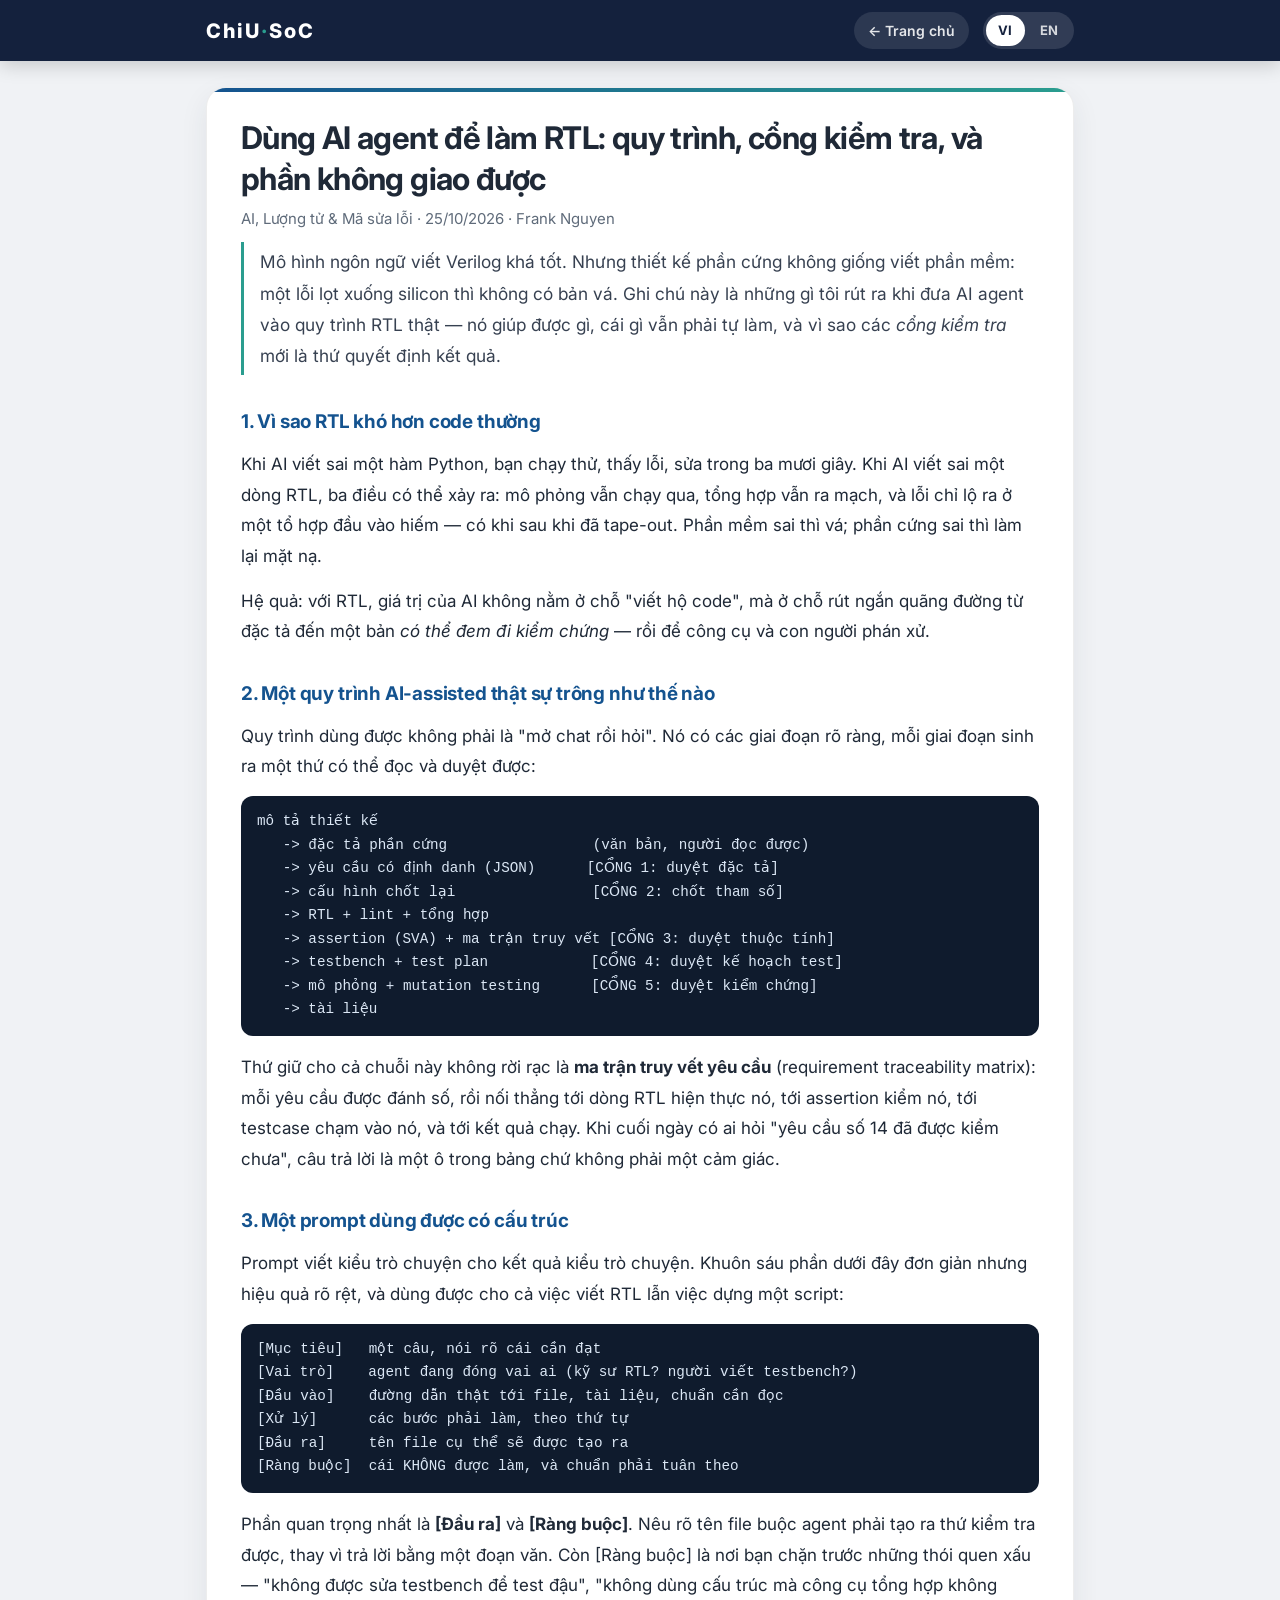
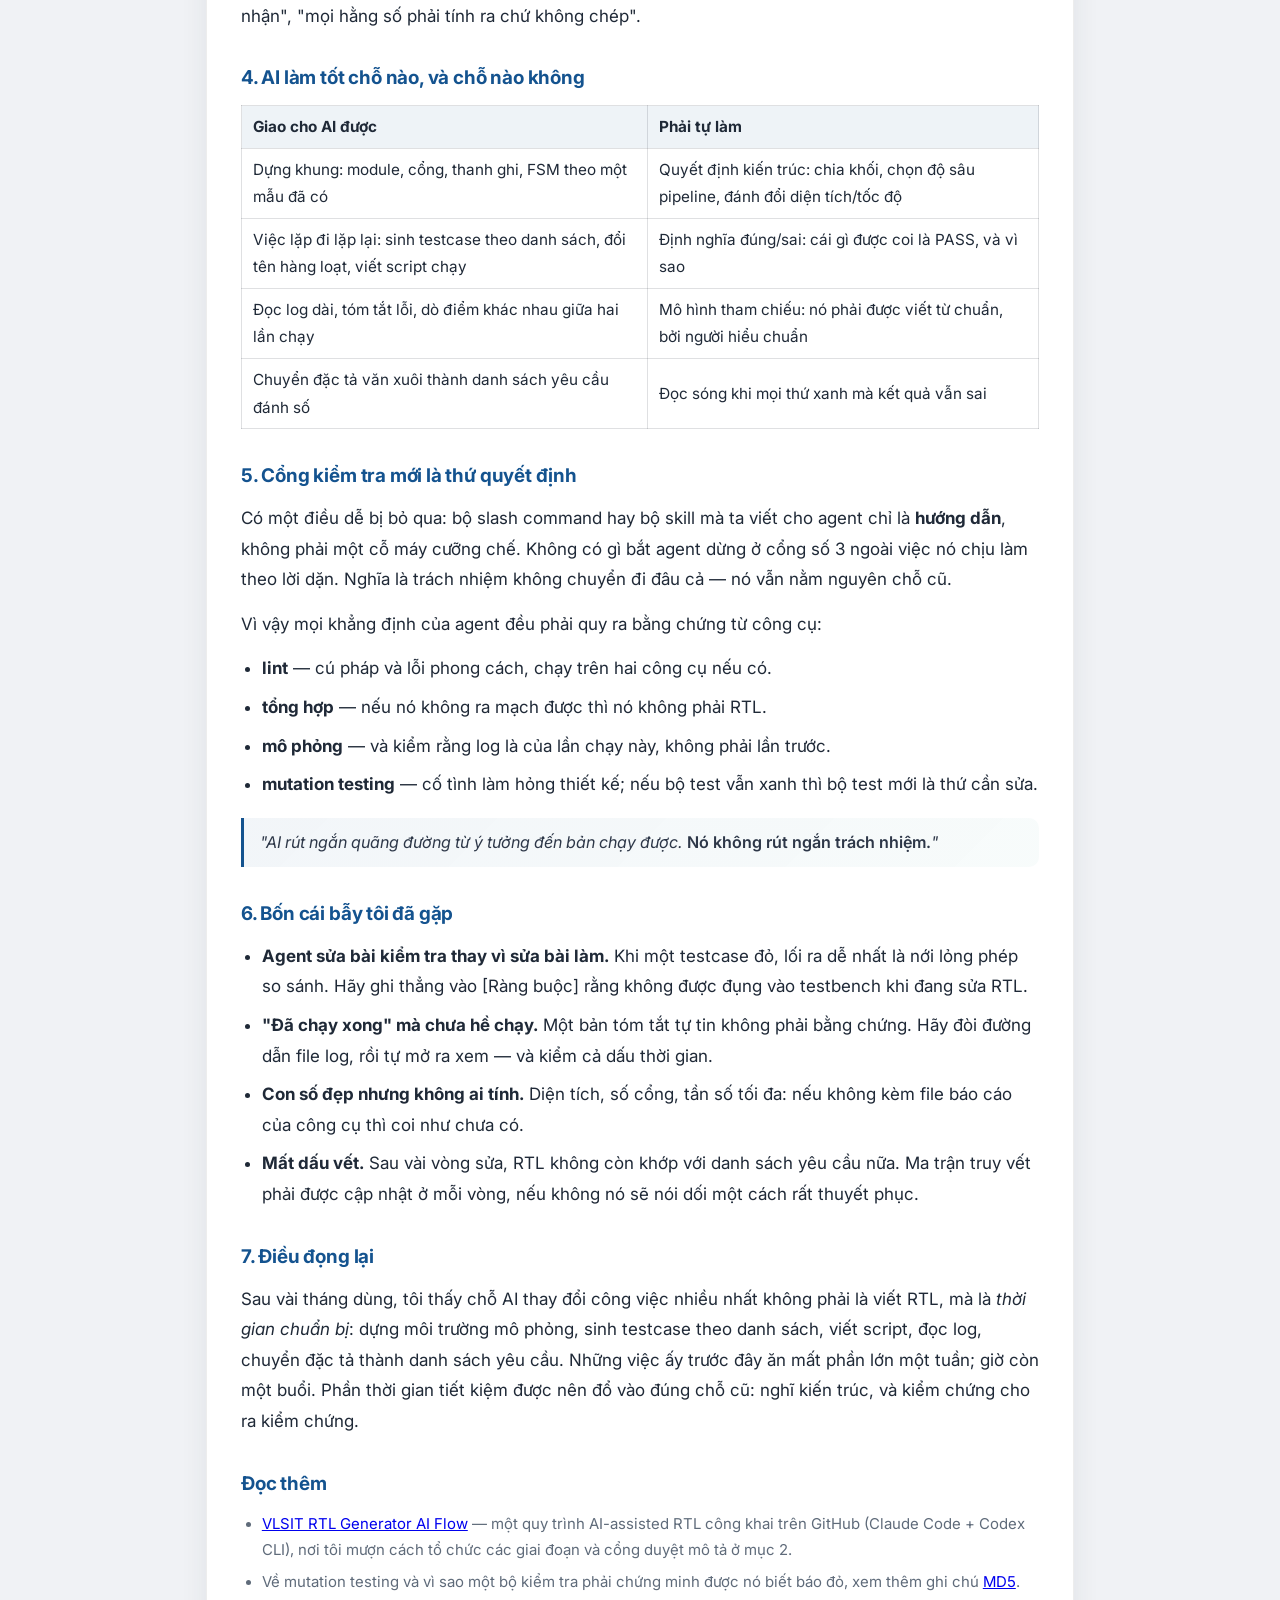
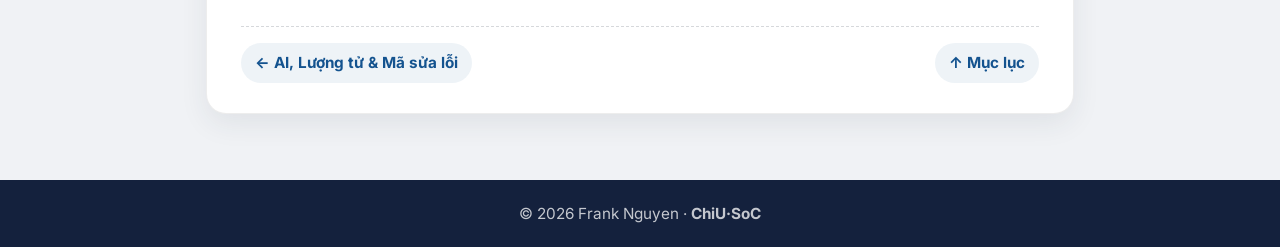
==== posts/ai-agent-lam-rtl.html @ 414c4e08 "frk:update" ====
<!DOCTYPE html>
<html lang="vi" data-lang="vi"
      data-title-vi="Dùng AI agent để làm RTL — ChiU·SoC"
      data-title-en="Using AI agents for RTL — ChiU·SoC">
<head>
<meta charset="utf-8"/>
<meta name="viewport" content="width=device-width, initial-scale=1.0"/>
<title>Dùng AI agent để làm RTL — ChiU·SoC</title>
<meta name="description" content="Đưa AI agent vào quy trình RTL: các giai đoạn và cổng duyệt, cách viết prompt có cấu trúc, AI làm tốt chỗ nào, và những cái bẫy thường gặp."/>
<link rel="preconnect" href="https://fonts.googleapis.com"/>
<link rel="preconnect" href="https://fonts.gstatic.com" crossorigin/>
<link href="https://fonts.googleapis.com/css2?family=Inter:ital,wght@0,400;0,600;0,700;0,800;1,400&amp;display=swap" rel="stylesheet"/>
<style>
:root{
  --accent:  #14538f;
  --accent2: #2a9d8f;
  --text:    #1f2937;
  --muted:   #5f6b7a;
  --radius:  20px;
  --max-w:   min(880px, calc(100vw - 44px));
}
*{ box-sizing:border-box; }
html{ scroll-behavior:smooth; scroll-padding-top:80px; }
body{
  margin:0; background:#f0f2f5;
  font-family:"Inter",Arial,sans-serif;
  font-size:17px; line-height:1.8; color:var(--text);
  -webkit-font-smoothing:antialiased;
}

/* bilingual */
html[data-lang="vi"] [lang="en"]{ display:none; }
html[data-lang="en"] [lang="vi"]{ display:none; }

header{
  position:sticky; top:0; z-index:100;
  background:#14213d; color:#fff;
  box-shadow:0 4px 18px rgba(0,0,0,.18);
}
.header-inner{
  max-width:var(--max-w); margin:0 auto; padding:12px 6px;
  display:flex; align-items:center; gap:14px; flex-wrap:wrap;
}
.site-title{ font-size:20px; font-weight:800; letter-spacing:2px; }
.site-title a{ color:#fff; text-decoration:none; }
.site-title .dot{ color:var(--accent2); }
.back-home{
  margin-left:auto; color:rgba(255,255,255,.88); text-decoration:none;
  font-size:14px; font-weight:600; padding:6px 14px; border-radius:999px;
  background:rgba(255,255,255,.10);
}
.back-home:hover{ background:rgba(255,255,255,.2); }
.lang-switch{ display:flex; gap:3px; background:rgba(255,255,255,.12); padding:3px; border-radius:999px; }
.lang-btn{
  border:0; background:transparent; color:rgba(255,255,255,.8);
  font:inherit; font-size:13px; font-weight:700; letter-spacing:.04em;
  padding:4px 12px; border-radius:999px; cursor:pointer;
}
.lang-btn:hover{ color:#fff; }
.lang-btn[aria-pressed="true"]{ background:#fff; color:#14213d; }

main{ max-width:var(--max-w); margin:0 auto; padding:0 6px 40px; }
article{
  background:#fff; border-radius:var(--radius); padding:30px 34px;
  margin:26px auto; box-shadow:0 10px 28px rgba(36,49,66,.08);
  border:1px solid rgba(230,230,230,.7);
  position:relative; overflow:hidden;
}
article::before{
  content:""; position:absolute; inset:0 0 auto 0; height:4px;
  background:linear-gradient(90deg,var(--accent),var(--accent2));
}
h1{ font-size:clamp(1.4rem,3vw,1.95rem); letter-spacing:-.02em; margin:0 0 6px; line-height:1.3; }
.meta{ color:var(--muted); font-size:.88em; margin-bottom:10px; }
.lede{ font-size:1.02em; color:#374151; border-left:3px solid var(--accent2);
  padding:4px 0 4px 16px; margin:0 0 24px; }
h2{ font-size:1.18rem; color:var(--accent); margin:30px 0 10px; letter-spacing:-.01em; }
h3{ font-size:1rem; margin:20px 0 6px; color:var(--text); }
p{ margin:0 0 14px; }
ul,ol{ margin:0 0 14px; padding-left:1.3rem; }
li{ margin-bottom:8px; }
code{
  font-family:ui-monospace,SFMono-Regular,Menlo,Consolas,monospace;
  font-size:.86em; background:rgba(20,83,143,.07);
  padding:1px 6px; border-radius:6px; overflow-wrap:anywhere;
}
pre{
  background:#0f1b2d; color:#dbe7f5; border-radius:12px;
  padding:14px 16px; overflow-x:auto; font-size:.84em; line-height:1.65;
  margin:0 0 16px;
}
pre code{ background:none; padding:0; color:inherit; font-size:1em; }
.tbl-wrap{ overflow-x:auto; margin:0 0 16px; }
table{ border-collapse:collapse; width:100%; font-size:.9em; min-width:380px; }
th,td{ border:1px solid rgba(31,41,55,.14); padding:7px 11px; text-align:left; }
th{ background:rgba(20,83,143,.07); font-weight:700; }
td.num{ text-align:right; font-variant-numeric:tabular-nums; }
blockquote{
  border-left:3px solid var(--accent);
  margin:18px 0; padding:10px 16px;
  background:linear-gradient(135deg, rgba(20,83,143,.055), rgba(42,157,143,.035));
  border-radius:0 10px 10px 0;
  font-style:italic; color:#2d3748; font-size:.95em;
}
blockquote em{ font-style:normal; font-weight:600; }
.callout{
  background:rgba(234,179,8,.1); border:1px solid rgba(234,179,8,.3);
  padding:13px 16px; border-radius:12px; margin:18px 0; font-size:.94em; line-height:1.7;
}
.refs{ font-size:.88em; color:var(--muted); }
.refs li{ margin-bottom:5px; }
.footer-nav{
  margin-top:30px; padding-top:16px;
  border-top:1px dashed rgba(31,41,55,.18);
  display:flex; justify-content:space-between; flex-wrap:wrap; gap:10px;
}
.footer-nav a{
  color:var(--accent); font-weight:700; font-size:.9em; text-decoration:none;
  padding:6px 14px; background:rgba(20,83,143,.07); border-radius:999px;
}
.footer-nav a:hover{ background:rgba(20,83,143,.14); }
footer{
  background:#14213d; color:rgba(255,255,255,.75);
  text-align:center; padding:20px 16px; font-size:.9em;
}
</style>
</head>
<body>

<header>
  <div class="header-inner">
    <div class="site-title"><a href="../index.html">ChiU<span class="dot">·</span>SoC</a></div>
    <a class="back-home" href="../index.html"><span lang="vi">← Trang chủ</span><span lang="en">← Home</span></a>
    <div class="lang-switch" role="group" aria-label="Language / Ngôn ngữ">
      <button type="button" class="lang-btn" data-lang="vi" aria-pressed="true">VI</button>
      <button type="button" class="lang-btn" data-lang="en" aria-pressed="false">EN</button>
    </div>
  </div>
</header>

<main>
<article>

<h1><span lang="vi">Dùng AI agent để làm RTL: quy trình, cổng kiểm tra, và phần không giao được</span><span lang="en">Using AI agents for RTL: the flow, the gates, and the part you cannot delegate</span></h1>
<div class="meta"><span lang="vi">AI, Lượng tử &amp; Mã sửa lỗi · 25/10/2026 · Frank Nguyen</span><span lang="en">AI, Quantum &amp; ECC · 25 Oct 2026 · Frank Nguyen</span></div>

<p class="lede" lang="vi">Mô hình ngôn ngữ viết Verilog khá tốt. Nhưng thiết kế phần cứng không
giống viết phần mềm: một lỗi lọt xuống silicon thì không có bản vá. Ghi chú này là những gì tôi
rút ra khi đưa AI agent vào quy trình RTL thật — nó giúp được gì, cái gì vẫn phải tự làm, và vì
sao các <em>cổng kiểm tra</em> mới là thứ quyết định kết quả.</p>
<p class="lede" lang="en">Language models write decent Verilog. But hardware is not software:
a bug that reaches silicon has no patch. These are the notes I took while putting AI agents into a
real RTL flow — what they help with, what still has to be done by hand, and why the
<em>review gates</em> are what actually decide the outcome.</p>

<h2><span lang="vi">1. Vì sao RTL khó hơn code thường</span><span lang="en">1. Why RTL is harder than ordinary code</span></h2>
<p lang="vi">Khi AI viết sai một hàm Python, bạn chạy thử, thấy lỗi, sửa trong ba mươi giây. Khi AI
viết sai một dòng RTL, ba điều có thể xảy ra: mô phỏng vẫn chạy qua, tổng hợp vẫn ra mạch, và lỗi
chỉ lộ ra ở một tổ hợp đầu vào hiếm — có khi sau khi đã tape-out. Phần mềm sai thì vá; phần cứng
sai thì làm lại mặt nạ.</p>
<p lang="en">When an agent writes a broken Python function, you run it, see the error, and fix it in
thirty seconds. When it writes a broken line of RTL, three things can happen at once: the simulation
still passes, synthesis still produces a circuit, and the bug only shows up on a rare input
combination — sometimes after tape-out. Software that is wrong gets patched; hardware that is wrong
gets a new mask set.</p>
<p lang="vi">Hệ quả: với RTL, giá trị của AI không nằm ở chỗ "viết hộ code", mà ở chỗ rút ngắn quãng
đường từ đặc tả đến một bản <em>có thể đem đi kiểm chứng</em> — rồi để công cụ và con người phán xử.</p>
<p lang="en">The consequence: for RTL, the value of an agent is not that it writes the code for you,
but that it shortens the road from a specification to something you can <em>put under
verification</em> — and then lets tools and people pass judgement.</p>

<h2><span lang="vi">2. Một quy trình AI-assisted thật sự trông như thế nào</span><span lang="en">2. What an AI-assisted flow actually looks like</span></h2>
<p lang="vi">Quy trình dùng được không phải là "mở chat rồi hỏi". Nó có các giai đoạn rõ ràng, mỗi
giai đoạn sinh ra một thứ có thể đọc và duyệt được:</p>
<p lang="en">A usable flow is not "open a chat and ask". It has distinct phases, and each phase
produces something a human can read and sign off:</p>
<pre lang="vi"><code>mô tả thiết kế
   -> đặc tả phần cứng                 (văn bản, người đọc được)
   -> yêu cầu có định danh (JSON)      [CỔNG 1: duyệt đặc tả]
   -> cấu hình chốt lại                [CỔNG 2: chốt tham số]
   -> RTL + lint + tổng hợp
   -> assertion (SVA) + ma trận truy vết [CỔNG 3: duyệt thuộc tính]
   -> testbench + test plan            [CỔNG 4: duyệt kế hoạch test]
   -> mô phỏng + mutation testing      [CỔNG 5: duyệt kiểm chứng]
   -> tài liệu</code></pre>
<pre lang="en"><code>design description
   -> hardware specification           (prose a human reads)
   -> numbered requirements (JSON)     [GATE 1: spec review]
   -> frozen configuration             [GATE 2: parameters locked]
   -> RTL + lint + synthesis
   -> assertions (SVA) + traceability matrix  [GATE 3: property review]
   -> testbench + test plan            [GATE 4: test plan review]
   -> simulation + mutation testing    [GATE 5: verification review]
   -> documentation</code></pre>
<p lang="vi">Thứ giữ cho cả chuỗi này không rời rạc là <strong>ma trận truy vết yêu cầu</strong>
(requirement traceability matrix): mỗi yêu cầu được đánh số, rồi nối thẳng tới dòng RTL hiện thực
nó, tới assertion kiểm nó, tới testcase chạm vào nó, và tới kết quả chạy. Khi cuối ngày có ai hỏi
"yêu cầu số 14 đã được kiểm chưa", câu trả lời là một ô trong bảng chứ không phải một cảm giác.</p>
<p lang="en">What keeps the chain from falling apart is a <strong>requirement traceability
matrix</strong>: every requirement gets a number, and that number links to the RTL line implementing
it, the assertion checking it, the testcase touching it, and the run that produced evidence. When
someone asks at the end of the day whether requirement 14 has been verified, the answer is a cell in
a table rather than a feeling.</p>

<h2><span lang="vi">3. Một prompt dùng được có cấu trúc</span><span lang="en">3. A prompt that works has a shape</span></h2>
<p lang="vi">Prompt viết kiểu trò chuyện cho kết quả kiểu trò chuyện. Khuôn sáu phần dưới đây đơn
giản nhưng hiệu quả rõ rệt, và dùng được cho cả việc viết RTL lẫn việc dựng một script:</p>
<p lang="en">A conversational prompt gets you a conversational answer. The six-part shape below is
simple but makes a visible difference, and works for writing RTL as well as for building a script:</p>
<pre lang="vi"><code>[Mục tiêu]   một câu, nói rõ cái cần đạt
[Vai trò]    agent đang đóng vai ai (kỹ sư RTL? người viết testbench?)
[Đầu vào]    đường dẫn thật tới file, tài liệu, chuẩn cần đọc
[Xử lý]      các bước phải làm, theo thứ tự
[Đầu ra]     tên file cụ thể sẽ được tạo ra
[Ràng buộc]  cái KHÔNG được làm, và chuẩn phải tuân theo</code></pre>
<pre lang="en"><code>[Goal]        one sentence saying what must be achieved
[Role]        who the agent is being (RTL engineer? testbench writer?)
[Input]       real paths to the files, documents and standards to read
[Process]     the steps to follow, in order
[Output]      the exact filenames to be produced
[Constraints] what must NOT be done, and which rules apply</code></pre>
<p lang="vi">Phần quan trọng nhất là <strong>[Đầu ra]</strong> và <strong>[Ràng buộc]</strong>. Nêu
rõ tên file buộc agent phải tạo ra thứ kiểm tra được, thay vì trả lời bằng một đoạn văn. Còn
[Ràng buộc] là nơi bạn chặn trước những thói quen xấu — "không được sửa testbench để test đậu",
"không dùng cấu trúc mà công cụ tổng hợp không nhận", "mọi hằng số phải tính ra chứ không chép".</p>
<p lang="en">The two parts that matter most are <strong>[Output]</strong> and
<strong>[Constraints]</strong>. Naming the output files forces the agent to produce something
checkable instead of answering with a paragraph. And constraints are where you block the bad habits
in advance — "do not edit the testbench to make a test pass", "do not use constructs synthesis will
reject", "every constant must be computed, not copied".</p>

<h2><span lang="vi">4. AI làm tốt chỗ nào, và chỗ nào không</span><span lang="en">4. Where the agent is good, and where it is not</span></h2>
<div class="tbl-wrap">
<table>
<thead><tr>
  <th><span lang="vi">Giao cho AI được</span><span lang="en">Safe to delegate</span></th>
  <th><span lang="vi">Phải tự làm</span><span lang="en">Keep for yourself</span></th>
</tr></thead>
<tbody>
  <tr>
    <td><span lang="vi">Dựng khung: module, cổng, thanh ghi, FSM theo một mẫu đã có</span><span lang="en">Scaffolding: modules, ports, registers, an FSM following an existing pattern</span></td>
    <td><span lang="vi">Quyết định kiến trúc: chia khối, chọn độ sâu pipeline, đánh đổi diện tích/tốc độ</span><span lang="en">Architecture decisions: block partitioning, pipeline depth, area/speed trade-offs</span></td>
  </tr>
  <tr>
    <td><span lang="vi">Việc lặp đi lặp lại: sinh testcase theo danh sách, đổi tên hàng loạt, viết script chạy</span><span lang="en">Repetitive work: generating testcases from a list, bulk renaming, writing run scripts</span></td>
    <td><span lang="vi">Định nghĩa đúng/sai: cái gì được coi là PASS, và vì sao</span><span lang="en">Defining right and wrong: what counts as PASS, and why</span></td>
  </tr>
  <tr>
    <td><span lang="vi">Đọc log dài, tóm tắt lỗi, dò điểm khác nhau giữa hai lần chạy</span><span lang="en">Reading long logs, summarising failures, diffing two runs</span></td>
    <td><span lang="vi">Mô hình tham chiếu: nó phải được viết từ chuẩn, bởi người hiểu chuẩn</span><span lang="en">The reference model: it must be written from the standard, by someone who understands it</span></td>
  </tr>
  <tr>
    <td><span lang="vi">Chuyển đặc tả văn xuôi thành danh sách yêu cầu đánh số</span><span lang="en">Turning prose specifications into a numbered requirement list</span></td>
    <td><span lang="vi">Đọc sóng khi mọi thứ xanh mà kết quả vẫn sai</span><span lang="en">Reading waveforms when everything is green and the answer is still wrong</span></td>
  </tr>
</tbody>
</table>
</div>

<h2><span lang="vi">5. Cổng kiểm tra mới là thứ quyết định</span><span lang="en">5. The gates are what decide the outcome</span></h2>
<p lang="vi">Có một điều dễ bị bỏ qua: bộ slash command hay bộ skill mà ta viết cho agent chỉ là
<strong>hướng dẫn</strong>, không phải một cỗ máy cưỡng chế. Không có gì bắt agent dừng ở cổng số 3
ngoài việc nó chịu làm theo lời dặn. Nghĩa là trách nhiệm không chuyển đi đâu cả — nó vẫn nằm
nguyên chỗ cũ.</p>
<p lang="en">One thing is easy to miss: the slash commands or skills you write for an agent are
<strong>instructions</strong>, not an enforcement engine. Nothing makes the agent stop at gate 3
except its willingness to follow the instruction. Which means responsibility has not moved anywhere —
it is still sitting exactly where it was.</p>
<p lang="vi">Vì vậy mọi khẳng định của agent đều phải quy ra bằng chứng từ công cụ:</p>
<p lang="en">So every claim the agent makes has to be converted into evidence from a tool:</p>
<ul lang="vi">
  <li><strong>lint</strong> — cú pháp và lỗi phong cách, chạy trên hai công cụ nếu có.</li>
  <li><strong>tổng hợp</strong> — nếu nó không ra mạch được thì nó không phải RTL.</li>
  <li><strong>mô phỏng</strong> — và kiểm rằng log là của lần chạy này, không phải lần trước.</li>
  <li><strong>mutation testing</strong> — cố tình làm hỏng thiết kế; nếu bộ test vẫn xanh thì bộ
      test mới là thứ cần sửa.</li>
</ul>
<ul lang="en">
  <li><strong>lint</strong> — syntax and style, on two tools if you have them.</li>
  <li><strong>synthesis</strong> — if it will not become a circuit, it is not RTL.</li>
  <li><strong>simulation</strong> — and check the log belongs to this run, not the previous one.</li>
  <li><strong>mutation testing</strong> — break the design on purpose; if the suite stays green,
      the suite is what needs fixing.</li>
</ul>
<blockquote lang="vi">"AI rút ngắn quãng đường từ ý tưởng đến bản chạy được.
<em>Nó không rút ngắn trách nhiệm.</em>"</blockquote>
<blockquote lang="en">"An agent shortens the road from idea to something that runs.
<em>It does not shorten responsibility.</em>"</blockquote>

<h2><span lang="vi">6. Bốn cái bẫy tôi đã gặp</span><span lang="en">6. Four traps I have walked into</span></h2>
<ul lang="vi">
  <li><strong>Agent sửa bài kiểm tra thay vì sửa bài làm.</strong> Khi một testcase đỏ, lối ra dễ
      nhất là nới lỏng phép so sánh. Hãy ghi thẳng vào [Ràng buộc] rằng không được đụng vào
      testbench khi đang sửa RTL.</li>
  <li><strong>"Đã chạy xong" mà chưa hề chạy.</strong> Một bản tóm tắt tự tin không phải bằng chứng.
      Hãy đòi đường dẫn file log, rồi tự mở ra xem — và kiểm cả dấu thời gian.</li>
  <li><strong>Con số đẹp nhưng không ai tính.</strong> Diện tích, số cổng, tần số tối đa: nếu không
      kèm file báo cáo của công cụ thì coi như chưa có.</li>
  <li><strong>Mất dấu vết.</strong> Sau vài vòng sửa, RTL không còn khớp với danh sách yêu cầu nữa.
      Ma trận truy vết phải được cập nhật ở mỗi vòng, nếu không nó sẽ nói dối một cách rất thuyết phục.</li>
</ul>
<ul lang="en">
  <li><strong>The agent fixes the exam instead of the answer.</strong> When a testcase goes red, the
      easiest way out is to loosen the comparison. Put it in [Constraints]: do not touch the
      testbench while fixing RTL.</li>
  <li><strong>"Done, it ran" — when nothing ran.</strong> A confident summary is not evidence. Ask
      for the log file path, open it yourself, and check the timestamp too.</li>
  <li><strong>Pretty numbers nobody computed.</strong> Area, gate count, maximum frequency: without
      the tool's own report file attached, treat them as not yet measured.</li>
  <li><strong>Lost traceability.</strong> After a few rounds of edits the RTL no longer matches the
      requirement list. The traceability matrix has to be updated every round, or it will lie to you
      very convincingly.</li>
</ul>

<h2><span lang="vi">7. Điều đọng lại</span><span lang="en">7. What stays with you</span></h2>
<p lang="vi">Sau vài tháng dùng, tôi thấy chỗ AI thay đổi công việc nhiều nhất không phải là viết
RTL, mà là <em>thời gian chuẩn bị</em>: dựng môi trường mô phỏng, sinh testcase theo danh sách,
viết script, đọc log, chuyển đặc tả thành danh sách yêu cầu. Những việc ấy trước đây ăn mất phần
lớn một tuần; giờ còn một buổi. Phần thời gian tiết kiệm được nên đổ vào đúng chỗ cũ: nghĩ kiến
trúc, và kiểm chứng cho ra kiểm chứng.</p>
<p lang="en">After a few months of using them, the place agents changed my work most is not writing
RTL but <em>the preparation time</em>: standing up a simulation environment, generating testcases
from a list, writing scripts, reading logs, turning a specification into a numbered requirement
list. That used to eat most of a week; now it takes an afternoon. The time saved should go straight
back into the same two places as before: thinking about architecture, and verifying properly.</p>

<h2><span lang="vi">Đọc thêm</span><span lang="en">Further reading</span></h2>
<ul class="refs">
  <li><a href="https://github.com/nguyenquanicd/VLSIT_RTL_Generator_AI_Model" target="_blank" rel="noopener" data-i18n="neutral">VLSIT RTL Generator AI Flow</a>
      — <span lang="vi">một quy trình AI-assisted RTL công khai trên GitHub (Claude Code + Codex CLI),
      nơi tôi mượn cách tổ chức các giai đoạn và cổng duyệt mô tả ở mục 2.</span>
      <span lang="en">a public AI-assisted RTL flow on GitHub (Claude Code + Codex CLI); the phase
      and gate structure described in part 2 is borrowed from it.</span></li>
  <li><span lang="vi">Về mutation testing và vì sao một bộ kiểm tra phải chứng minh được nó biết báo đỏ,
      xem thêm ghi chú</span><span lang="en">On mutation testing and why a test suite must prove it can
      go red, see the note</span>
      <a href="md5-rfc1321.html" data-i18n="neutral">MD5</a>.</li>
</ul>

<div class="footer-nav">
  <a href="../index.html#s2"><span lang="vi">← AI, Lượng tử &amp; Mã sửa lỗi</span><span lang="en">← AI, Quantum &amp; ECC</span></a>
  <a href="../index.html#toc"><span lang="vi">↑ Mục lục</span><span lang="en">↑ Contents</span></a>
</div>
</article>

</main>

<footer>© 2026 Frank Nguyen · <strong>ChiU·SoC</strong></footer>

<script>
(function () {
  var KEY = 'chiusoc-lang';
  var root = document.documentElement;
  function apply(lang) {
    if (lang !== 'vi' && lang !== 'en') { lang = 'vi'; }
    root.setAttribute('data-lang', lang);
    root.setAttribute('lang', lang);
    var t = root.getAttribute('data-title-' + lang);
    if (t) { document.title = t; }
    var btns = document.querySelectorAll('.lang-btn');
    for (var i = 0; i < btns.length; i++) {
      btns[i].setAttribute('aria-pressed', btns[i].getAttribute('data-lang') === lang ? 'true' : 'false');
    }
    try { localStorage.setItem(KEY, lang); } catch (e) {}
  }
  var saved = null;
  try { saved = localStorage.getItem(KEY); } catch (e) {}
  if (saved) { apply(saved); }
  document.addEventListener('click', function (ev) {
    var el = ev.target;
    while (el && el !== document) {
      if (el.classList && el.classList.contains('lang-btn')) {
        apply(el.getAttribute('data-lang'));
        return;
      }
      el = el.parentNode;
    }
  });
})();
</script>

</body>
</html>
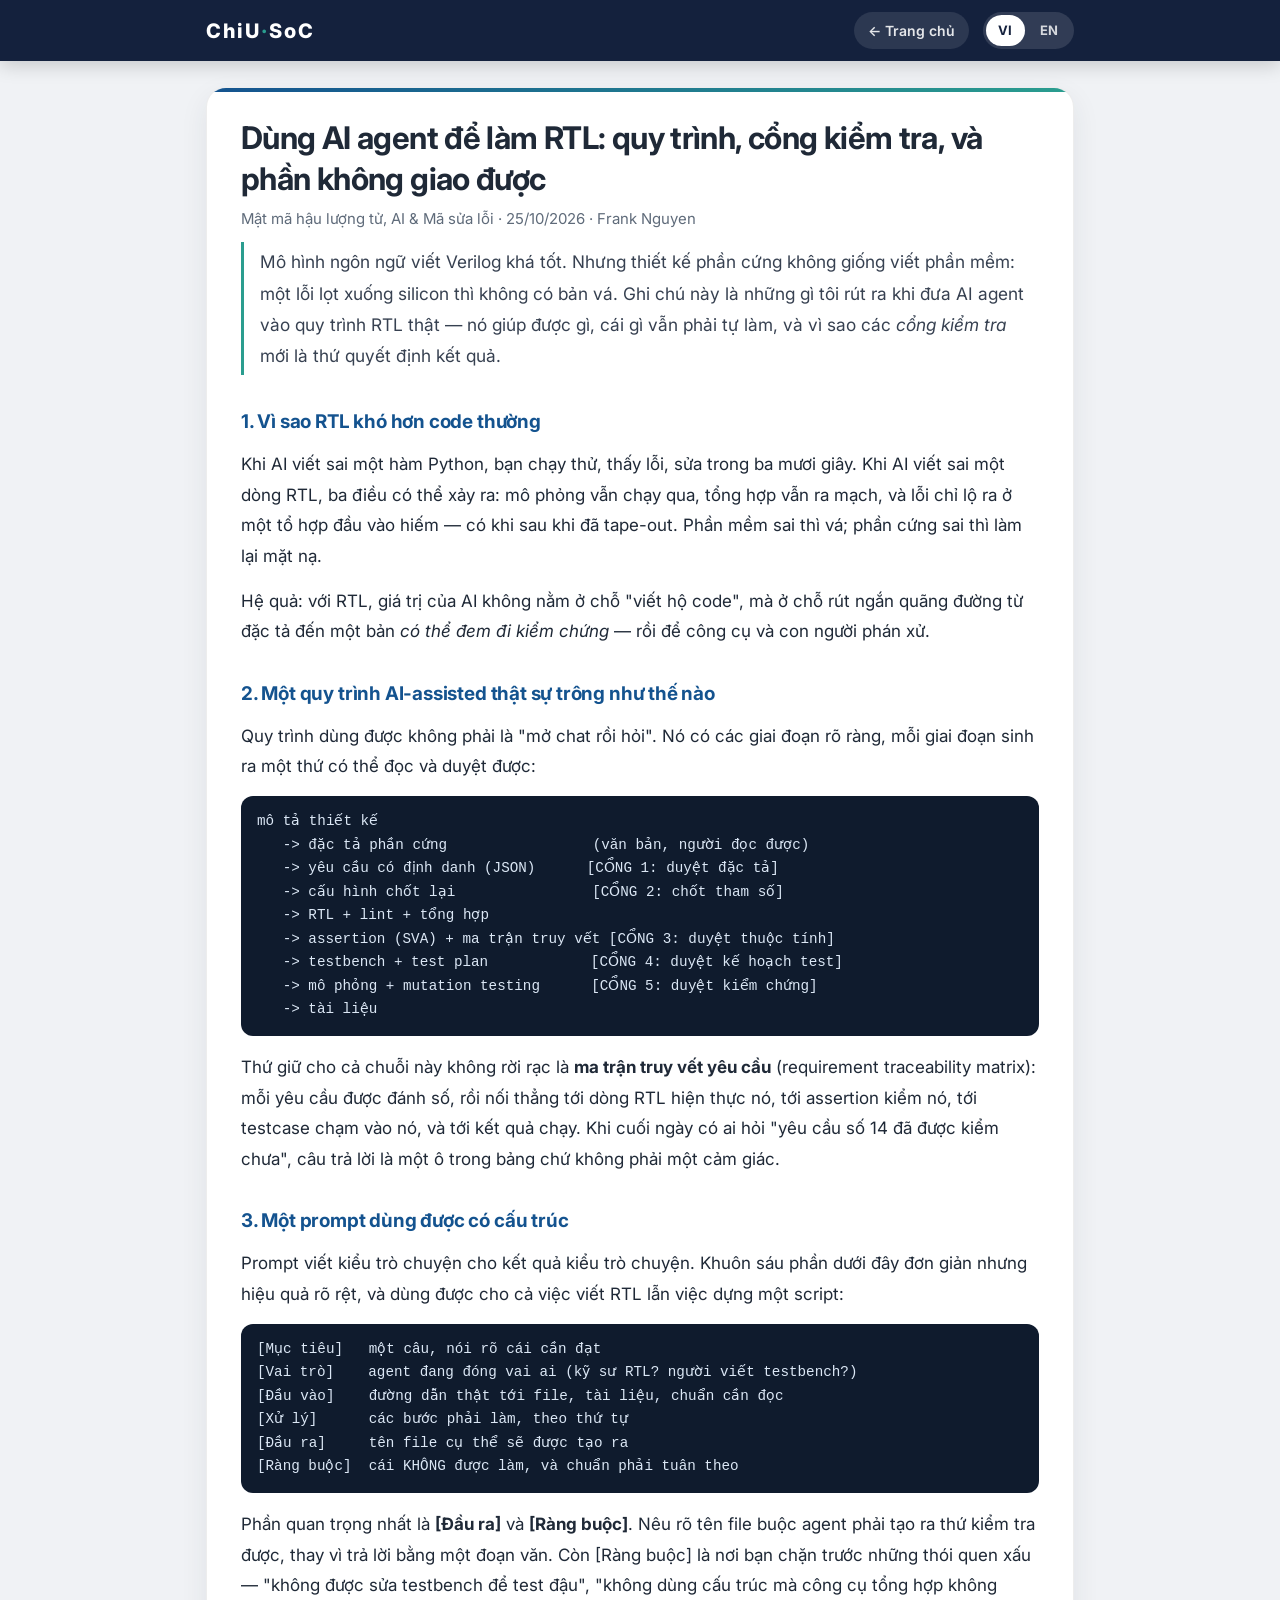
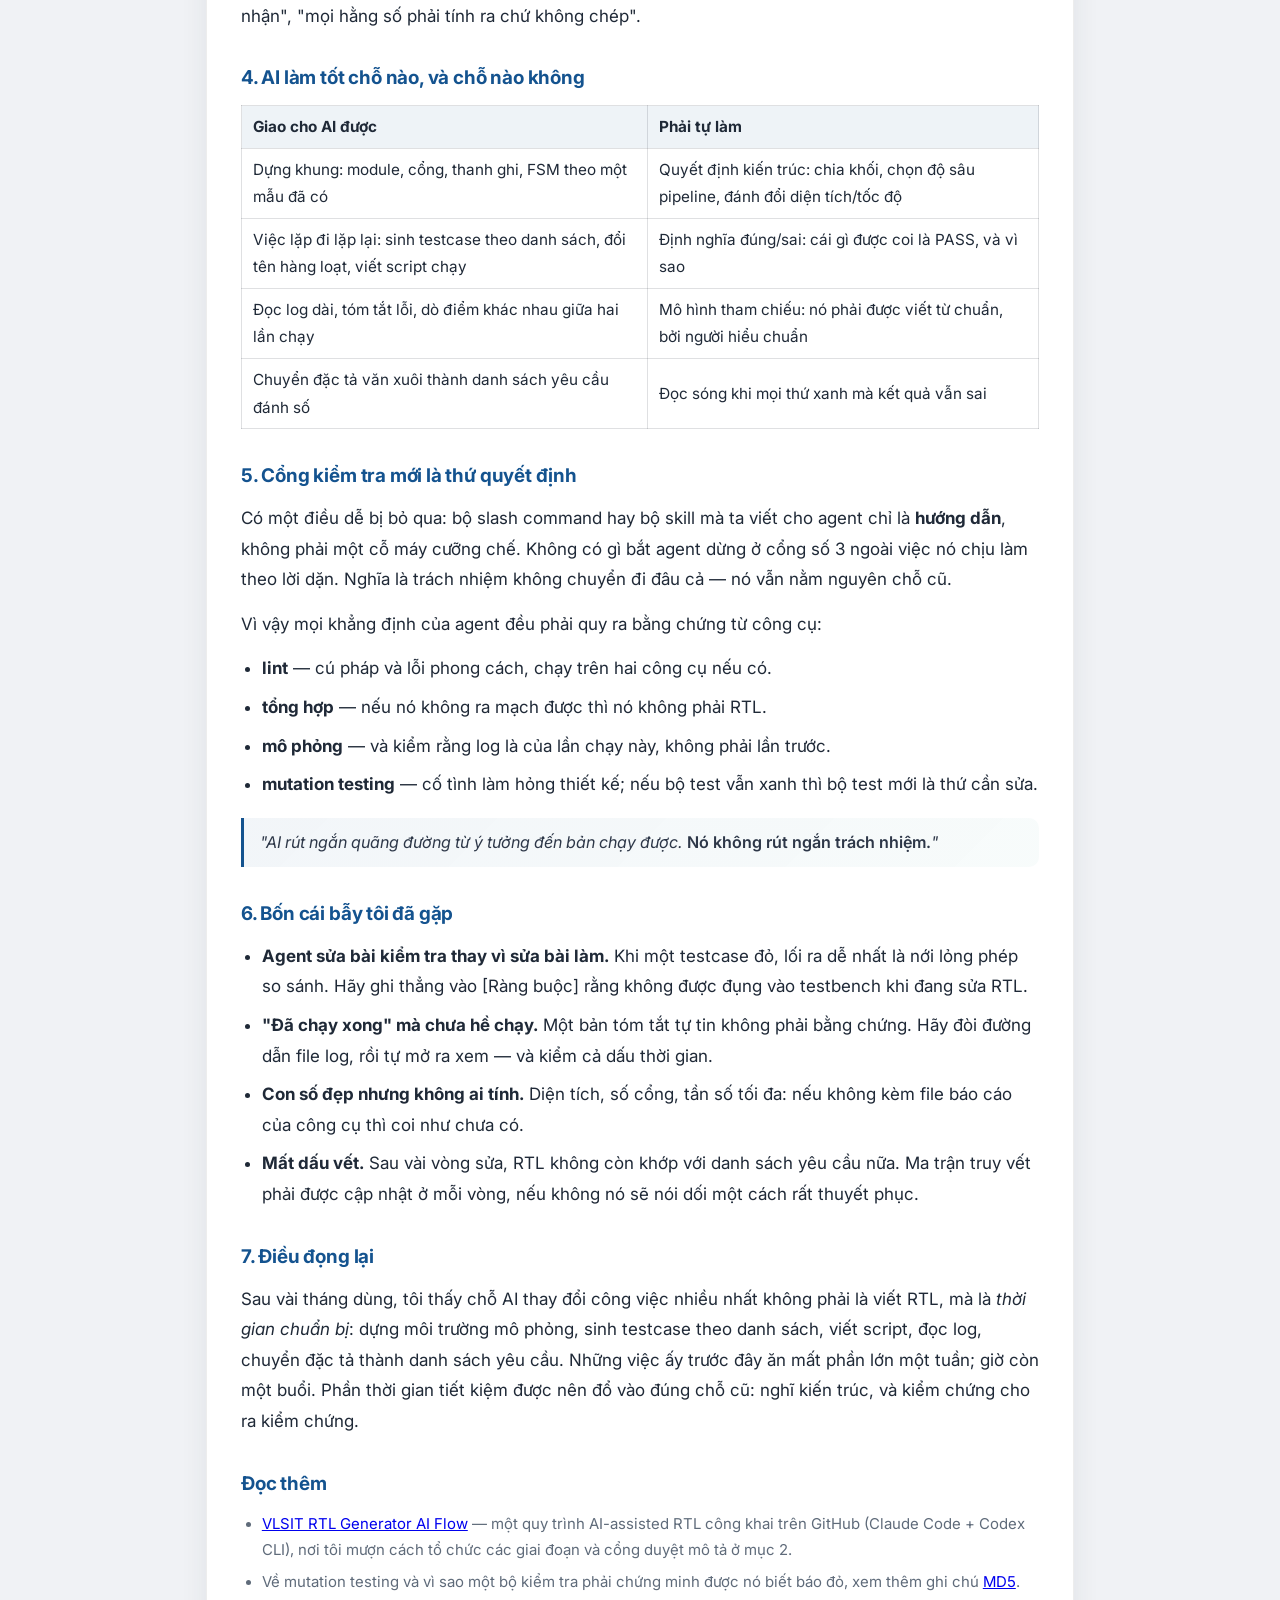
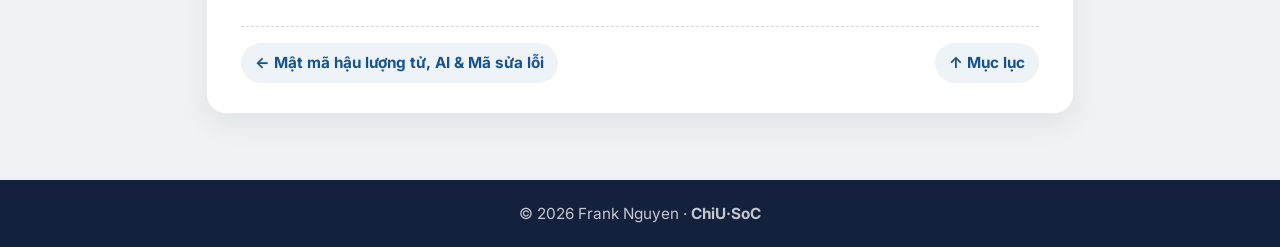
==== commit 353fe010: "frk:update" ====
--- a/posts/ai-agent-lam-rtl.html
+++ b/posts/ai-agent-lam-rtl.html
@@ -142,7 +142,7 @@
 <article>
 
 <h1><span lang="vi">Dùng AI agent để làm RTL: quy trình, cổng kiểm tra, và phần không giao được</span><span lang="en">Using AI agents for RTL: the flow, the gates, and the part you cannot delegate</span></h1>
-<div class="meta"><span lang="vi">AI, Lượng tử &amp; Mã sửa lỗi · 25/10/2026 · Frank Nguyen</span><span lang="en">AI, Quantum &amp; ECC · 25 Oct 2026 · Frank Nguyen</span></div>
+<div class="meta"><span lang="vi">Mật mã hậu lượng tử, AI &amp; Mã sửa lỗi · 25/10/2026 · Frank Nguyen</span><span lang="en">PQC, AI &amp; ECC · 25 Oct 2026 · Frank Nguyen</span></div>
 
 <p class="lede" lang="vi">Mô hình ngôn ngữ viết Verilog khá tốt. Nhưng thiết kế phần cứng không
 giống viết phần mềm: một lỗi lọt xuống silicon thì không có bản vá. Ghi chú này là những gì tôi
@@ -338,7 +338,7 @@
 </ul>
 
 <div class="footer-nav">
-  <a href="../index.html#s2"><span lang="vi">← AI, Lượng tử &amp; Mã sửa lỗi</span><span lang="en">← AI, Quantum &amp; ECC</span></a>
+  <a href="../index.html#s2"><span lang="vi">← Mật mã hậu lượng tử, AI &amp; Mã sửa lỗi</span><span lang="en">← PQC, AI &amp; ECC</span></a>
   <a href="../index.html#toc"><span lang="vi">↑ Mục lục</span><span lang="en">↑ Contents</span></a>
 </div>
 </article>
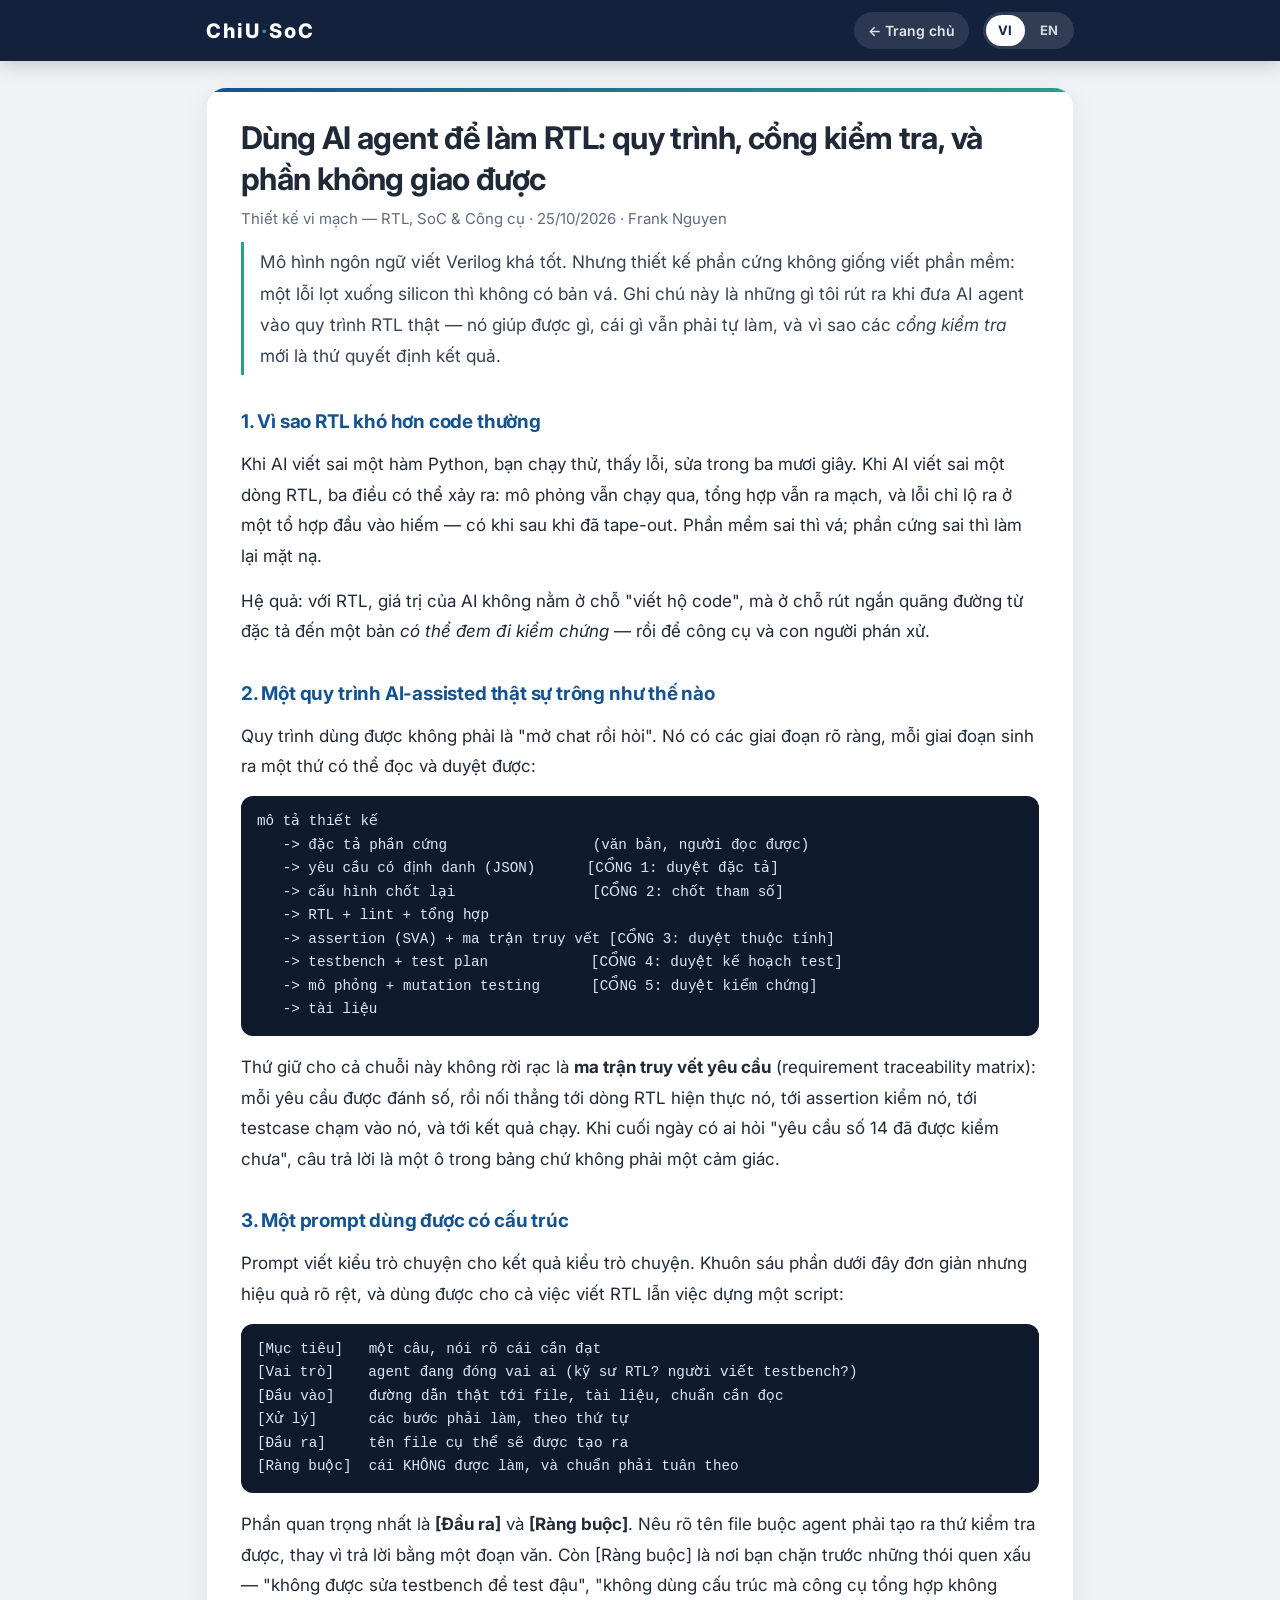
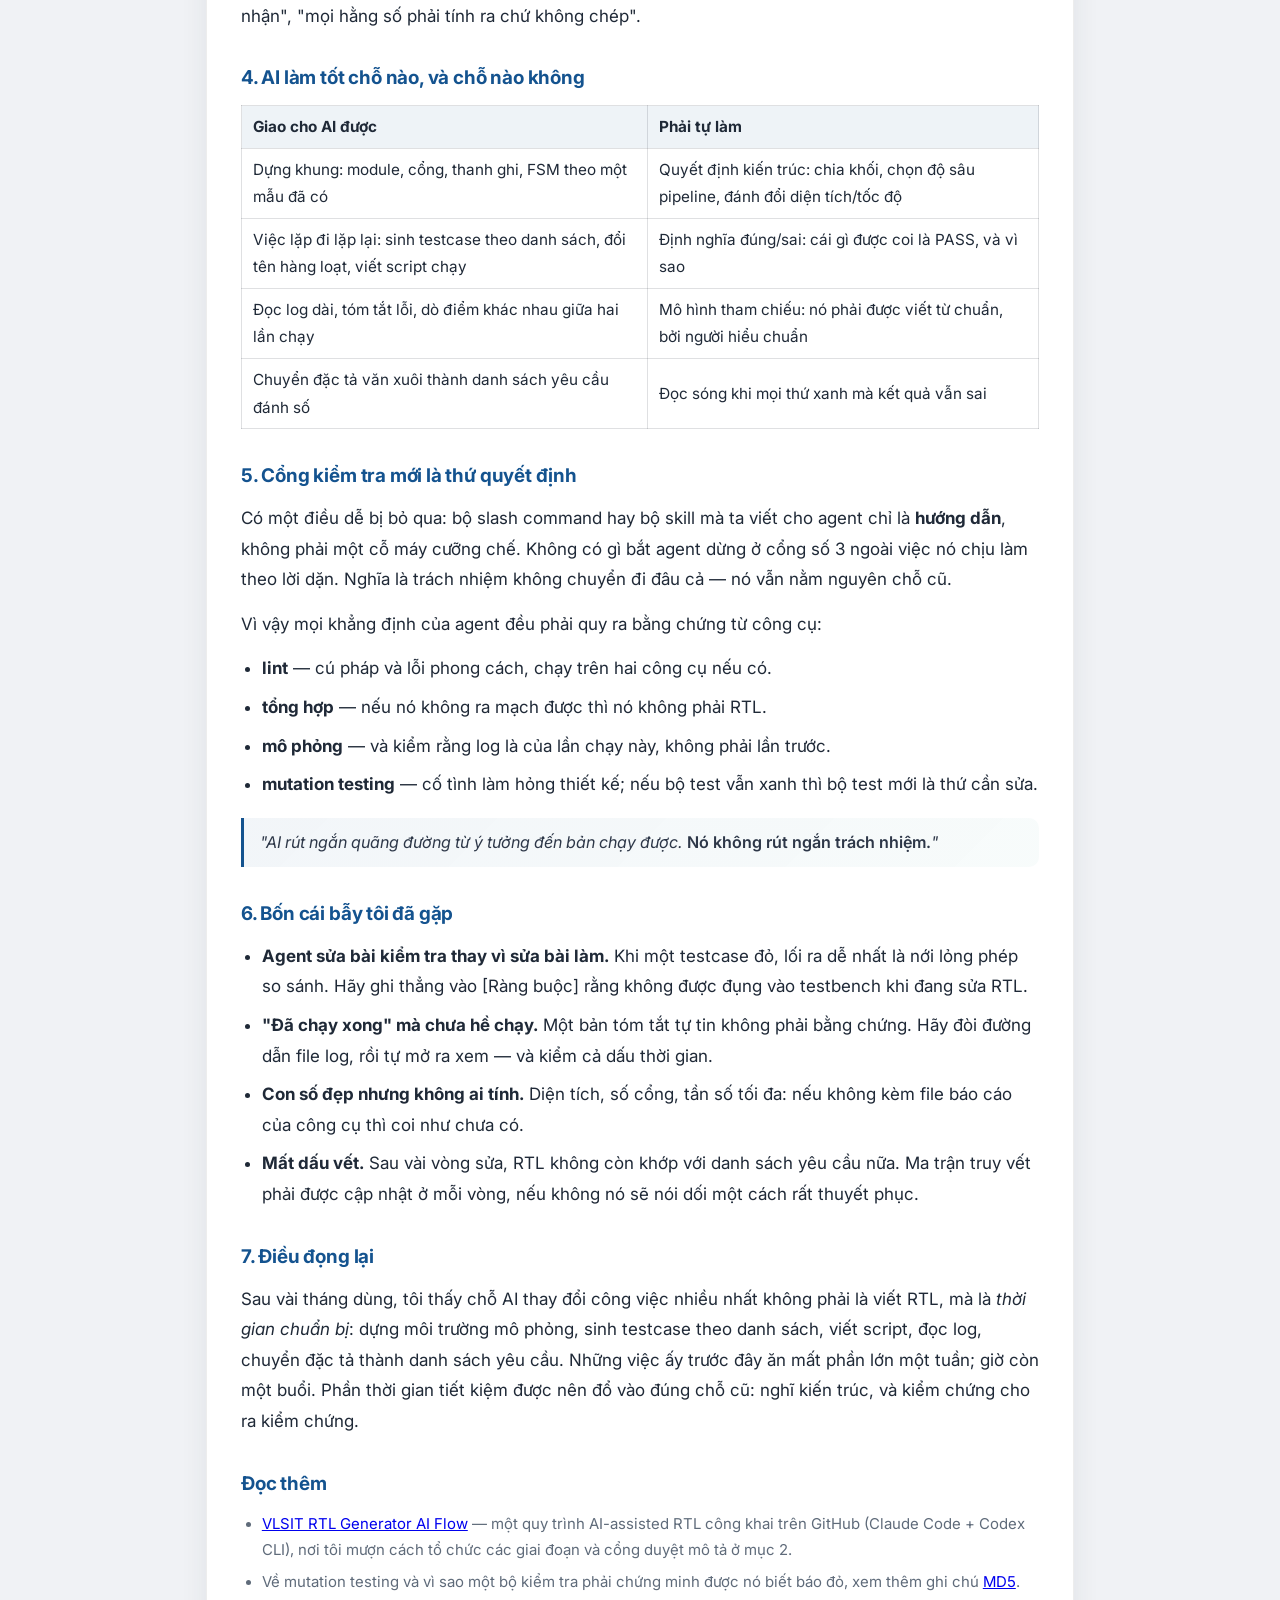
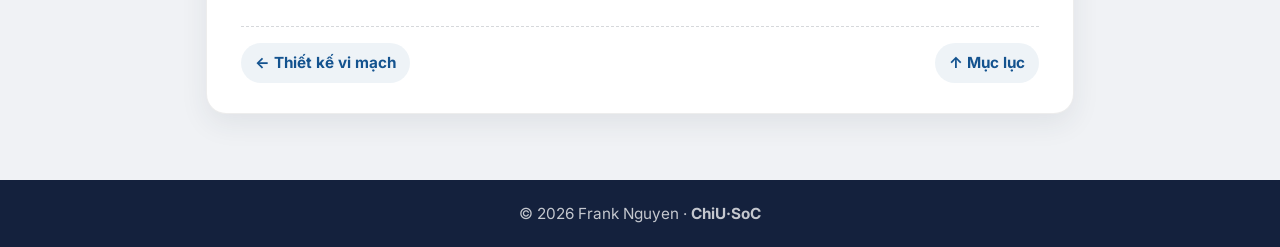
==== commit 2fa4b79b: "frk:update" ====
--- a/posts/ai-agent-lam-rtl.html
+++ b/posts/ai-agent-lam-rtl.html
@@ -142,7 +142,7 @@
 <article>
 
 <h1><span lang="vi">Dùng AI agent để làm RTL: quy trình, cổng kiểm tra, và phần không giao được</span><span lang="en">Using AI agents for RTL: the flow, the gates, and the part you cannot delegate</span></h1>
-<div class="meta"><span lang="vi">Mật mã hậu lượng tử, AI &amp; Mã sửa lỗi · 25/10/2026 · Frank Nguyen</span><span lang="en">PQC, AI &amp; ECC · 25 Oct 2026 · Frank Nguyen</span></div>
+<div class="meta"><span lang="vi">Thiết kế vi mạch — RTL, SoC &amp; Công cụ · 25/10/2026 · Frank Nguyen</span><span lang="en">Chip design — RTL, SoC &amp; tools · 25 Oct 2026 · Frank Nguyen</span></div>
 
 <p class="lede" lang="vi">Mô hình ngôn ngữ viết Verilog khá tốt. Nhưng thiết kế phần cứng không
 giống viết phần mềm: một lỗi lọt xuống silicon thì không có bản vá. Ghi chú này là những gì tôi
@@ -338,7 +338,7 @@
 </ul>
 
 <div class="footer-nav">
-  <a href="../index.html#s2"><span lang="vi">← Mật mã hậu lượng tử, AI &amp; Mã sửa lỗi</span><span lang="en">← PQC, AI &amp; ECC</span></a>
+  <a href="../index.html#s1"><span lang="vi">← Thiết kế vi mạch</span><span lang="en">← Chip design</span></a>
   <a href="../index.html#toc"><span lang="vi">↑ Mục lục</span><span lang="en">↑ Contents</span></a>
 </div>
 </article>
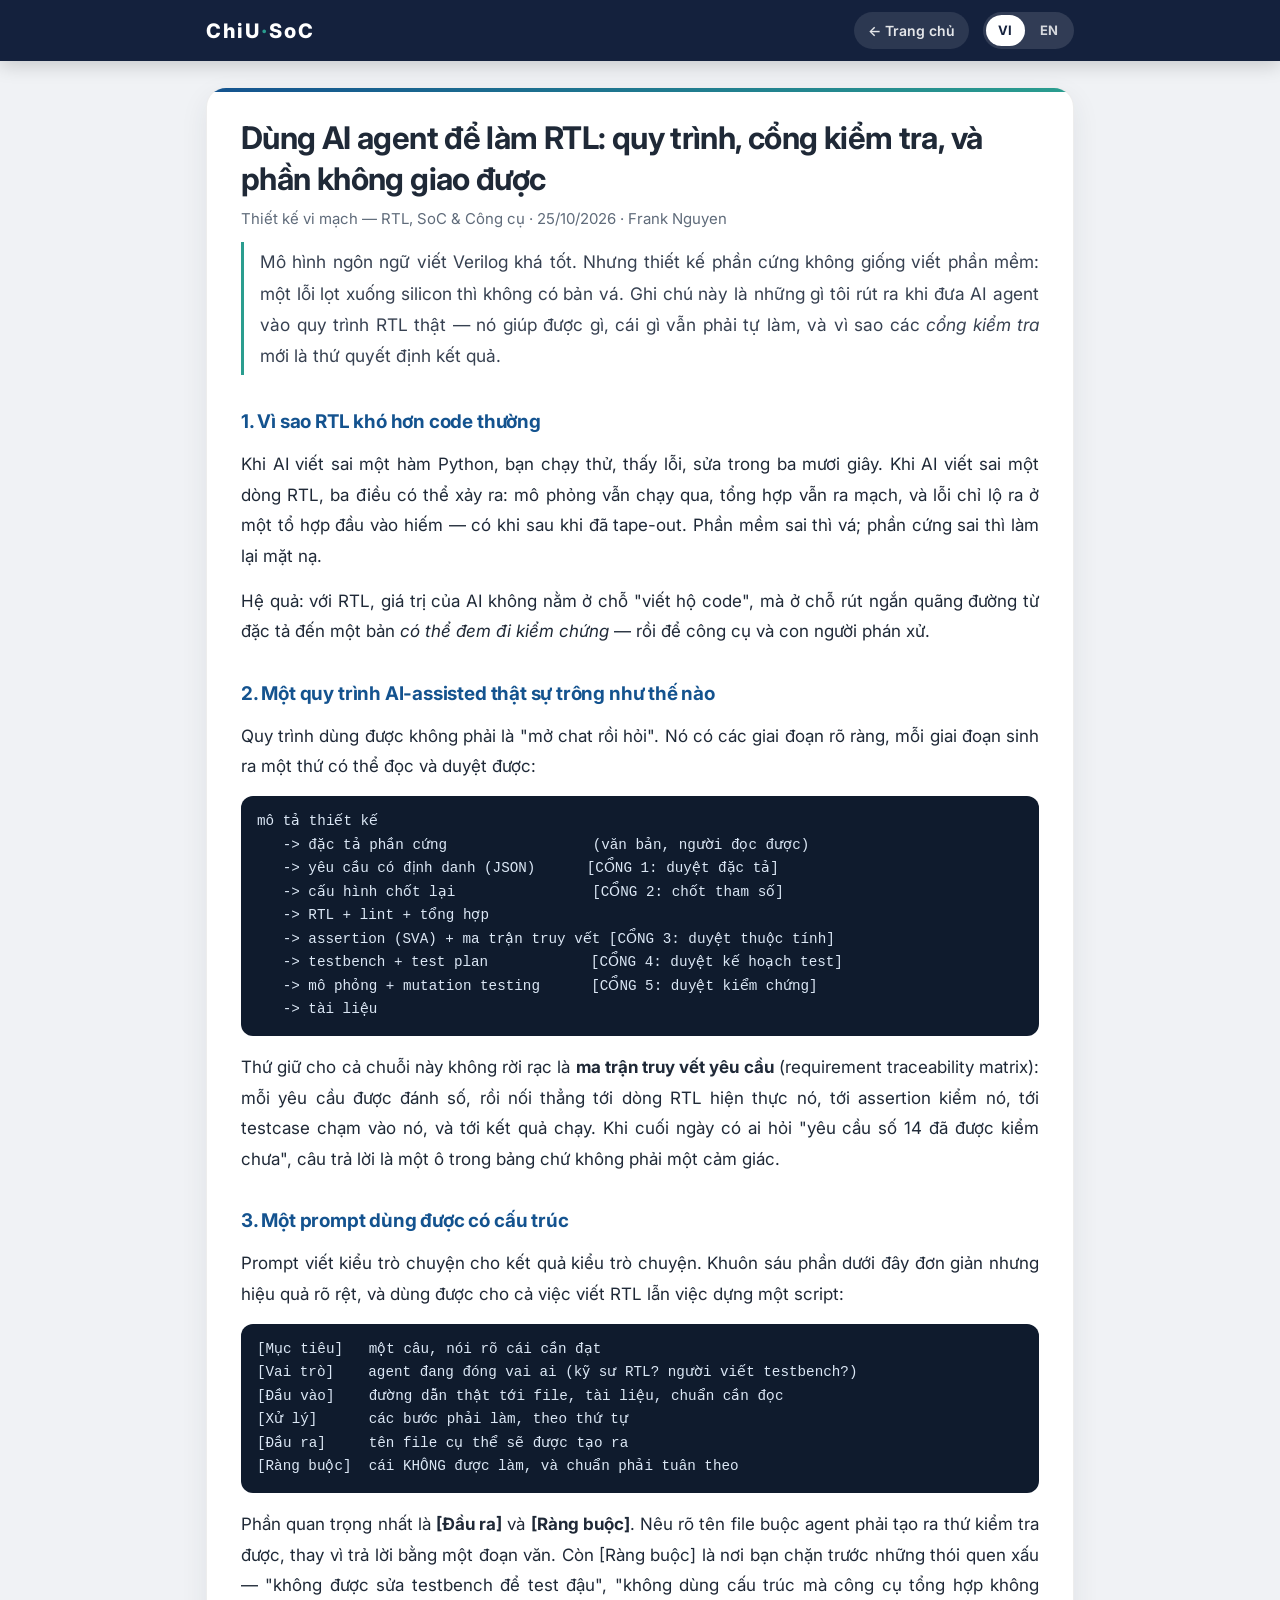
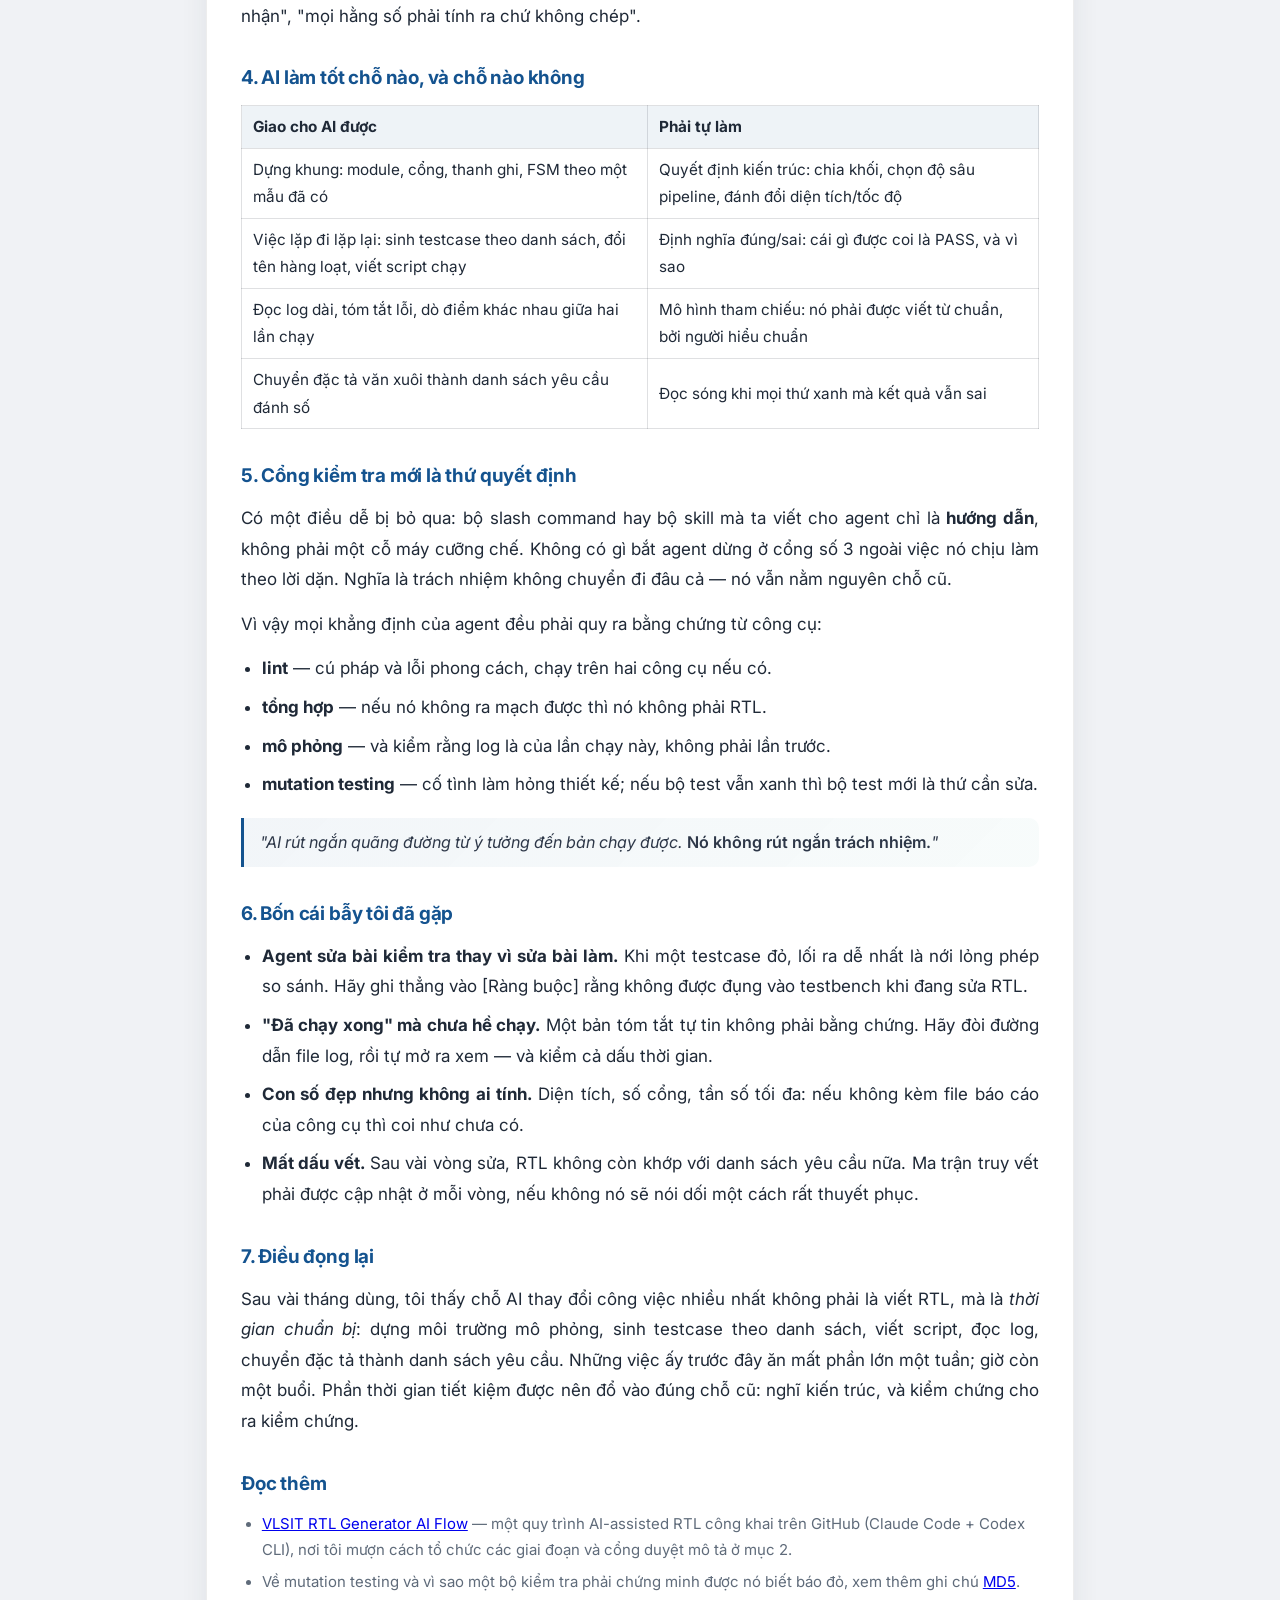
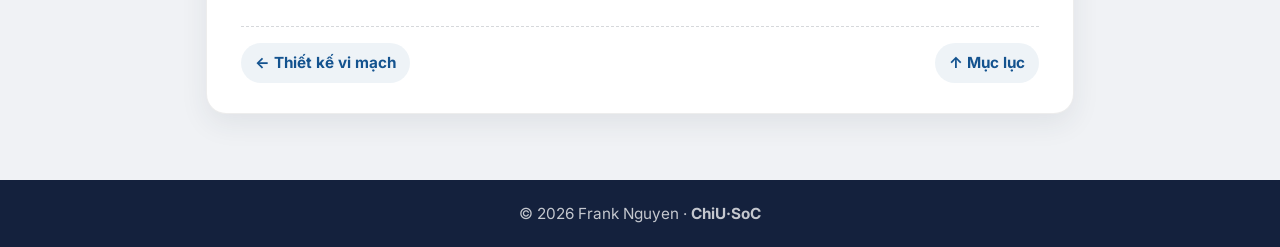
==== commit 5b4f421e: "frk:update" ====
--- a/posts/ai-agent-lam-rtl.html
+++ b/posts/ai-agent-lam-rtl.html
@@ -123,6 +123,14 @@
   background:#14213d; color:rgba(255,255,255,.75);
   text-align:center; padding:20px 16px; font-size:.9em;
 }
+/* ==== house-format v1 — bilingual-personal-site skill, scripts/house-format.css. Prose is justified on every page.
+     Do not edit this block in a page: edit the skill's copy, re-run apply_format.py; check_site.py fails a page whose
+     block differs. ==== */
+main p, main li, main blockquote, main dd, main .art-desc, main .art-quote{ text-align:justify; text-justify:inter-word; hyphens:auto; }
+main .refs li, main .art-links li, main .songlist li, main .toc-wrap li, main .listen p, main .pair li, main .result li, main table p, main table li{ text-align:left; hyphens:manual; }
+main .poem-credit, main .video-cap, main figcaption p, main figcaption li{ text-align:center; hyphens:manual; }
+main code, main pre, main kbd, main samp, main a{ hyphens:manual; }
+/* ==== /house-format ==== */
 </style>
 </head>
 <body>
